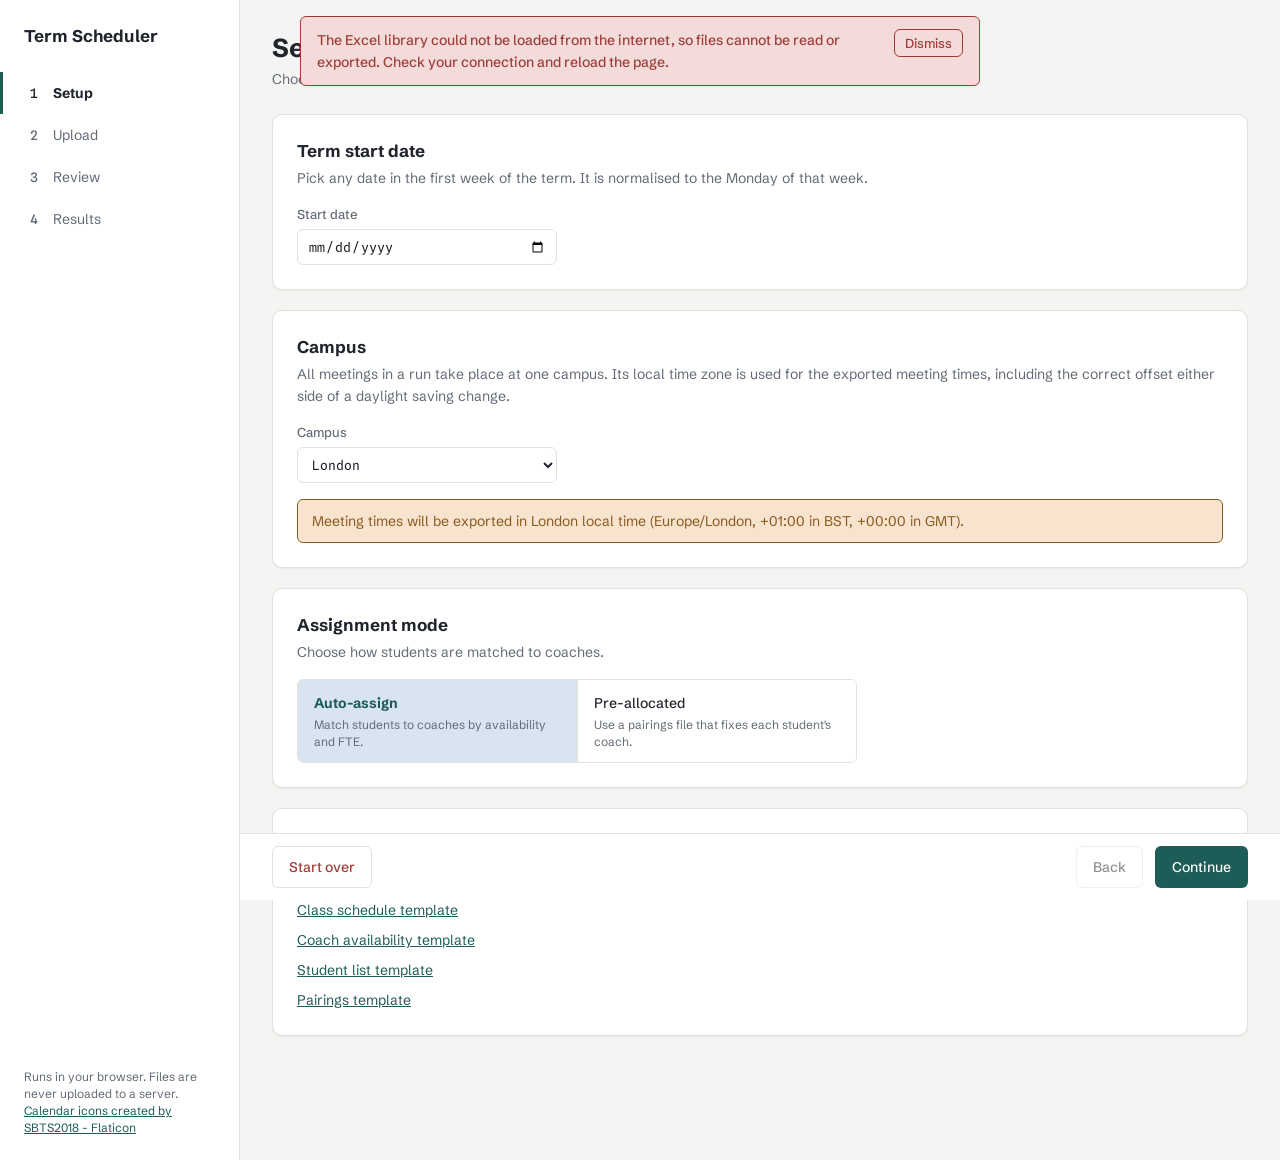
==== index.html @ c4775e9c "Add attribution for calendar icons in rail note Added attribution for calendar icons in the note." ====
<!doctype html>
<html lang="en">
<head>
  <meta charset="UTF-8" />
  <meta name="viewport" content="width=device-width, initial-scale=1.0" />
  <title>Term Scheduler</title>
  <link rel="stylesheet" href="styles.css" />
  <!-- SPEC.md §2: SheetJS from CDN is the app's only external request. If it
       fails to load, app.js says so on screen rather than breaking silently. -->
  <script src="https://cdn.sheetjs.com/xlsx-latest/package/dist/xlsx.full.min.js"></script>
</head>
<body>
  <noscript>
    <p class="noscript-notice">
      This tool needs JavaScript to read your spreadsheets and build the schedule. Turn JavaScript on for this page and reload.
    </p>
  </noscript>

  <div id="app-alerts" class="alerts" role="region" aria-label="Notifications"></div>

  <div class="app">

    <nav class="rail" aria-label="Progress">
      <div class="wordmark">Term Scheduler</div>
      <ol class="rail-steps" id="stepper-list">
        <li>
          <button type="button" class="stepper-item" data-step="setup">
            <span class="stepper-index">1</span>
            <span class="stepper-label">Setup</span>
          </button>
        </li>
        <li>
          <button type="button" class="stepper-item" data-step="upload">
            <span class="stepper-index">2</span>
            <span class="stepper-label">Upload</span>
          </button>
        </li>
        <li>
          <button type="button" class="stepper-item" data-step="review">
            <span class="stepper-index">3</span>
            <span class="stepper-label">Review</span>
          </button>
        </li>
        <li>
          <button type="button" class="stepper-item" data-step="results">
            <span class="stepper-index">4</span>
            <span class="stepper-label">Results</span>
          </button>
        </li>
      </ol>
      <p class="rail-note">Runs in your browser. Files are never uploaded to a server. <a href="https://www.flaticon.com/free-icons/calendar" title="calendar icons">Calendar icons created by SBTS2018 - Flaticon</a></p>
    </nav>

    <main class="app-main">

      <!-- Step 1: Setup -->
      <section class="step-panel" data-step="setup">
        <h1 class="page-title">Set up the term</h1>
        <p class="page-sub">Choose the term start date and how students are matched to coaches.</p>

        <div class="card">
          <h2>Term start date</h2>
          <p class="help-text">Pick any date in the first week of the term. It is normalised to the Monday of that week.</p>
          <label class="field">
            <span>Start date</span>
            <input type="date" id="start-date-input" />
          </label>
          <p id="date-notice" class="banner banner-inline" hidden></p>
        </div>

        <div class="card">
          <h2>Campus</h2>
          <p class="help-text">All meetings in a run take place at one campus. Its local time zone is used for the exported meeting times, including the correct offset either side of a daylight saving change.</p>
          <label class="field">
            <span>Campus</span>
            <select id="campus-select"></select>
          </label>
          <p id="campus-notice" class="banner banner-inline"></p>
        </div>

        <div class="card">
          <h2>Assignment mode</h2>
          <p class="help-text">Choose how students are matched to coaches.</p>
          <div class="toggle-group" role="radiogroup" aria-label="Assignment mode">
            <label class="toggle-option">
              <input type="radio" name="mode" id="mode-auto" value="auto" />
              <span>
                <strong>Auto-assign</strong>
                <small>Match students to coaches by availability and FTE.</small>
              </span>
            </label>
            <label class="toggle-option">
              <input type="radio" name="mode" id="mode-pre-allocated" value="pre-allocated" />
              <span>
                <strong>Pre-allocated</strong>
                <small>Use a pairings file that fixes each student's coach.</small>
              </span>
            </label>
          </div>
        </div>

        <div class="card">
          <h2>Templates</h2>
          <p class="help-text">Download, fill in, and upload these on the next step. Pairings is only needed in pre-allocated mode.</p>
          <ul class="template-list">
            <li>
              <a href="templates/class_schedule_template.xlsx" download>Class schedule template</a>
            </li>
            <li>
              <a href="templates/coach_availability_template.xlsx" download>Coach availability template</a>
            </li>
            <li>
              <a href="templates/students_template.xlsx" download>Student list template</a>
            </li>
            <li>
              <a href="templates/pairings_template.xlsx" download>Pairings template</a>
            </li>
          </ul>
        </div>
      </section>

      <!-- Step 2: Upload -->
      <section class="step-panel" data-step="upload" hidden>
        <h1 class="page-title">Upload files</h1>
        <p class="page-sub">Drag and drop each file, or click to choose one. Each file is checked as soon as it is read.</p>

        <div class="upload-toolbar">
          <button type="button" id="clear-uploads-btn" class="btn btn-destructive">Clear all uploads</button>
        </div>

        <div class="card upload-card">
          <h2>Class schedule</h2>
          <p class="help-text">Class times that coaching meetings must avoid.</p>
          <label class="dropzone" data-upload="classSchedule">
            <input type="file" accept=".xlsx" class="file-input" hidden />
            <span class="dropzone-text">Drag and drop the file here, or click to choose</span>
            <span class="dropzone-check" hidden>&#10003;</span>
            <span class="dropzone-filename" hidden></span>
            <span class="dropzone-meta" hidden></span>
            <span class="dropzone-replace" hidden>Replace</span>
          </label>
          <div class="upload-result" hidden></div>
        </div>

        <div class="card upload-card">
          <h2>Coach availability</h2>
          <p class="help-text">The weekly windows each coach can meet students in.</p>
          <label class="dropzone" data-upload="coachAvailability">
            <input type="file" accept=".xlsx" class="file-input" hidden />
            <span class="dropzone-text">Drag and drop the file here, or click to choose</span>
            <span class="dropzone-check" hidden>&#10003;</span>
            <span class="dropzone-filename" hidden></span>
            <span class="dropzone-meta" hidden></span>
            <span class="dropzone-replace" hidden>Replace</span>
          </label>
          <div class="upload-result" hidden></div>
        </div>

        <div class="card upload-card">
          <h2>Student list</h2>
          <p class="help-text">One row per student, with the Salesforce contact ID.</p>
          <label class="dropzone" data-upload="studentList">
            <input type="file" accept=".xlsx" class="file-input" hidden />
            <span class="dropzone-text">Drag and drop the file here, or click to choose</span>
            <span class="dropzone-check" hidden>&#10003;</span>
            <span class="dropzone-filename" hidden></span>
            <span class="dropzone-meta" hidden></span>
            <span class="dropzone-replace" hidden>Replace</span>
          </label>
          <div class="upload-result" hidden></div>
        </div>

        <div class="card upload-card" id="pairings-upload-card" hidden>
          <h2>Pairings</h2>
          <p class="help-text">Required in pre-allocated mode.</p>
          <label class="dropzone" data-upload="pairings">
            <input type="file" accept=".xlsx" class="file-input" hidden />
            <span class="dropzone-text">Drag and drop the file here, or click to choose</span>
            <span class="dropzone-check" hidden>&#10003;</span>
            <span class="dropzone-filename" hidden></span>
            <span class="dropzone-meta" hidden></span>
            <span class="dropzone-replace" hidden>Replace</span>
          </label>
          <div class="upload-result" hidden></div>
        </div>
      </section>

      <!-- Step 3: Review -->
      <section class="step-panel" data-step="review" hidden>
        <h1 class="page-title">Review capacity</h1>
        <p class="page-sub" id="review-sub">Coach capacity and FTE for the 15 term weeks.</p>

        <div class="ribbon-mount" data-ribbon="review"></div>

        <div class="review-toolbar">
          <button type="button" id="blocking-toggle" class="btn btn-secondary" aria-expanded="false" aria-controls="blocking-sheet">
            Blocked weeks/dates
          </button>
          <span class="help-text" id="blocking-summary"></span>
        </div>

        <div id="review-content"></div>
      </section>

      <!-- Step 4: Results -->
      <section class="step-panel" data-step="results" hidden>
        <h1 class="page-title">Results</h1>
        <p class="page-sub" id="results-sub">The schedule, exceptions, and export appear here.</p>

        <div class="ribbon-mount" data-ribbon="results"></div>

        <div id="results-content"></div>

        <div class="card" id="export-settings-card">
          <h2>
            <button type="button" id="export-settings-toggle" class="export-settings-toggle" aria-expanded="false" aria-controls="export-settings-body">
              Export settings
              <span class="export-settings-caret" aria-hidden="true">&#9656;</span>
            </button>
          </h2>
          <p class="help-text">Rename headers, reorder columns, include or exclude columns, or add fixed-value columns. Changes are saved automatically and applied to the preview and export.</p>
          <div id="export-settings-body" hidden>
            <div class="table-wrap" style="max-height:none">
              <table id="mapping-table">
                <thead>
                  <tr><th>Order</th><th>Include</th><th>Header</th><th>Source / value</th><th></th></tr>
                </thead>
                <tbody id="mapping-tbody"></tbody>
              </table>
            </div>
            <div class="export-settings-actions">
              <button type="button" id="add-constant-btn" class="btn btn-secondary">Add constant column</button>
              <button type="button" id="reset-mapping-btn" class="btn btn-destructive">Reset to defaults</button>
            </div>
          </div>
        </div>
      </section>

    </main>

    <!-- SPEC.md §11.2 / DESIGN.md §3.6: a right-side sheet, not a modal, so
         the tables behind it stay readable while blocks are edited. -->
    <aside class="sheet" id="blocking-sheet" aria-labelledby="blocking-sheet-title" hidden>
      <div class="sheet-head">
        <h2 id="blocking-sheet-title">Blocked weeks and dates</h2>
        <button type="button" class="icon-btn" id="blocking-close" aria-label="Close blocked weeks and dates">&#10005;</button>
      </div>
      <p class="help-text">
        Mark the weeks or dates a coach is away. Their meetings move to another week in the same block, keeping the same
        coach.
      </p>

      <label class="field">
        <span>Coach</span>
        <select id="blocking-coach"></select>
      </label>

      <div class="ribbon-mount" id="blocking-ribbon"></div>
      <p class="help-text">Click a week to block or unblock it for this coach.</p>

      <div class="sheet-row">
        <label class="field">
          <span>Week number</span>
          <input type="number" id="blocking-week-input" min="1" max="15" step="1" />
        </label>
        <button type="button" id="blocking-add-week" class="btn btn-secondary">Add week</button>
      </div>

      <div class="sheet-row">
        <label class="field">
          <span>Date</span>
          <input type="date" id="blocking-date-input" />
        </label>
        <button type="button" id="blocking-add-date" class="btn btn-secondary">Add date</button>
      </div>

      <p id="blocking-notice" class="banner banner-inline" hidden></p>

      <h3 class="sheet-heading">Current blocks</h3>
      <ul class="block-list" id="blocking-list"></ul>

      <div class="sheet-actions">
        <button type="button" id="blocking-clear" class="btn btn-destructive">Clear all blocks</button>
      </div>
    </aside>
  </div>

  <footer class="app-footer">
    <button type="button" id="start-over-btn" class="btn btn-destructive">Start over</button>
    <div class="app-footer-spacer"></div>
    <button type="button" id="back-btn" class="btn btn-secondary">Back</button>
    <button type="button" id="next-btn" class="btn btn-primary">Continue</button>
  </footer>

  <dialog id="start-over-dialog" class="dialog" aria-labelledby="start-over-title">
    <form method="dialog" id="start-over-form">
      <h2 id="start-over-title">Start over?</h2>
      <p class="help-text" id="start-over-body">
        This clears the files you have uploaded and the schedule built from them. The files on your computer are not
        touched.
      </p>
      <label class="checkbox-field">
        <input type="checkbox" id="start-over-clear-settings" />
        <span>
          Also clear saved settings
          <small>Term start date, assignment mode, FTE values, blocked weeks and dates, and your export column layout.</small>
        </span>
      </label>
      <div class="dialog-actions">
        <button type="submit" value="cancel" class="btn btn-secondary" id="start-over-cancel">Cancel</button>
        <button type="submit" value="confirm" class="btn btn-destructive" id="start-over-confirm">Start over</button>
      </div>
    </form>
  </dialog>

  <script type="module" src="js/app.js"></script>
</body>
</html>
---- styles.css ----
/* Term Scheduler visual system — see DESIGN.md (normative) and mockup.html.
   Tokens (§1) → layout (§2) → components (§3) → responsive/quality floor (§5). */

/* ---------- §1 Typefaces ---------- */

/* The two DESIGN.md §1 faces, served from /fonts rather than Google Fonts:
   SPEC.md §2 allows exactly one external request (the SheetJS CDN), so the
   app makes no other network call and the type is right offline too.
   Schibsted Grotesk and Spline Sans Mono are SIL Open Font Licence 1.1. */

@font-face {
  font-family: "Schibsted Grotesk";
  font-style: normal;
  font-weight: 400 700;
  font-display: swap;
  src: url("fonts/schibsted-grotesk-latin.woff2") format("woff2");
  unicode-range: U+0000-00FF, U+0131, U+0152-0153, U+02BB-02BC, U+02C6, U+02DA, U+02DC, U+0304, U+0308, U+0329,
    U+2000-206F, U+20AC, U+2122, U+2191, U+2193, U+2212, U+2215, U+FEFF, U+FFFD;
}

@font-face {
  font-family: "Schibsted Grotesk";
  font-style: normal;
  font-weight: 400 700;
  font-display: swap;
  src: url("fonts/schibsted-grotesk-latin-ext.woff2") format("woff2");
  unicode-range: U+0100-02BA, U+02BD-02C5, U+02C7-02CC, U+02CE-02D7, U+02DD-02FF, U+0304, U+0308, U+0329, U+1D00-1DBF,
    U+1E00-1E9F, U+1EF2-1EFF, U+2020, U+20A0-20AB, U+20AD-20C0, U+2113, U+2C60-2C7F, U+A720-A7FF;
}

@font-face {
  font-family: "Spline Sans Mono";
  font-style: normal;
  font-weight: 400 500;
  font-display: swap;
  src: url("fonts/spline-sans-mono-latin.woff2") format("woff2");
  unicode-range: U+0000-00FF, U+0131, U+0152-0153, U+02BB-02BC, U+02C6, U+02DA, U+02DC, U+0304, U+0308, U+0329,
    U+2000-206F, U+20AC, U+2122, U+2191, U+2193, U+2212, U+2215, U+FEFF, U+FFFD;
}

@font-face {
  font-family: "Spline Sans Mono";
  font-style: normal;
  font-weight: 400 500;
  font-display: swap;
  src: url("fonts/spline-sans-mono-latin-ext.woff2") format("woff2");
  unicode-range: U+0100-02BA, U+02BD-02C5, U+02C7-02CC, U+02CE-02D7, U+02DD-02FF, U+0304, U+0308, U+0329, U+1D00-1DBF,
    U+1E00-1E9F, U+1EF2-1EFF, U+2020, U+20A0-20AB, U+20AD-20C0, U+2113, U+2C60-2C7F, U+A720-A7FF;
}

/* ---------- §1 Tokens ---------- */

:root {
  /* Colour */
  --paper: #F4F5F2;
  --surface: #FFFFFF;
  --ink: #20242C;
  --ink-2: #626A76;
  /* Darkened --ink-2, used only on --dead fills where --ink-2 falls to 4.3:1 (§1 requires darkening). */
  --ink-3: #545B66;
  --line: #E1E2DA;
  --line-50: rgb(225 226 218 / 50%);
  --action: #1D5C57;
  --ok-tint: #DCEBE7;
  --b1: #D8E4F0;
  --b1-deep: #31506F;
  --b2: #E3DFF0;
  --b2-deep: #4A4173;
  --b3: #F3EAC9;
  --b3-deep: #6E5A1E;
  --b4: #DDEAD3;
  --b4-deep: #3D5C33;
  --warn: #8A5A1D;
  --warn-tint: #F7E3CE;
  --err: #9E3B36;
  --err-tint: #F3DBDA;
  --dead: #ECEDE7;

  /* Type */
  --ui: "Schibsted Grotesk", system-ui, sans-serif;
  --mono: "Spline Sans Mono", ui-monospace, monospace;

  /* Shape */
  --radius-control: 6px;
  --radius-card: 10px;
  --shadow-card: 0 1px 2px rgb(32 36 44 / 6%);
  --rail-width: 240px;
}

* {
  box-sizing: border-box;
}

/* ---------- §2 Layout ---------- */

body {
  margin: 0;
  background: var(--paper);
  color: var(--ink);
  font: 400 14px/22px var(--ui);
  -webkit-font-smoothing: antialiased;
}

h1, h2, h3, p, ol, ul {
  margin: 0;
}

a {
  color: var(--action);
}

a:hover {
  text-decoration: none;
}

.app {
  display: flex;
  align-items: stretch;
  min-height: 100vh;
}

.rail {
  width: var(--rail-width);
  flex: none;
  display: flex;
  flex-direction: column;
  padding: 24px 0;
  background: var(--surface);
  border-right: 1px solid var(--line);
}

.wordmark {
  font: 700 17px/24px var(--ui);
  padding: 0 24px 24px;
}

.rail-steps {
  list-style: none;
  padding: 0;
}

.stepper-item {
  display: flex;
  align-items: center;
  gap: 12px;
  width: 100%;
  padding: 10px 24px;
  border: 0;
  border-left: 3px solid transparent;
  background: none;
  color: var(--ink-2);
  font: 400 14px/22px var(--ui);
  text-align: left;
  cursor: pointer;
}

.stepper-index {
  flex: none;
  width: 14px;
  text-align: center;
  font: 500 13px/18px var(--mono);
}

.stepper-item.completed {
  color: var(--ink-2);
}

/* Done steps show a check in --action; the index keeps its box so nothing shifts. */
.stepper-item.completed .stepper-index {
  color: transparent;
  position: relative;
}

.stepper-item.completed .stepper-index::after {
  content: "\2713";
  position: absolute;
  inset: 0;
  color: var(--action);
}

.stepper-item.active {
  border-left-color: var(--action);
  color: var(--ink);
  font-weight: 700;
}

.rail-note {
  margin-top: auto;
  padding: 16px 24px 0;
  font-size: 12px;
  line-height: 17px;
  color: var(--ink-2);
}

.app-main {
  flex: 1;
  min-width: 0;
  max-width: 1080px;
  padding: 32px 32px 104px;
}

.page-title {
  font: 700 26px/32px var(--ui);
  letter-spacing: -0.01em;
}

.page-sub {
  color: var(--ink-2);
  margin: 4px 0 24px;
}

/* ---------- §3.1 Term ribbon ---------- */

.ribbon {
  display: flex;
  gap: 8px;
  align-items: flex-end;
  margin: 0 0 28px;
}

.ribbon-group {
  display: flex;
  flex-direction: column;
  gap: 4px;
}

.ribbon-label {
  font: 500 11px/14px var(--ui);
  color: var(--ink-2);
}

.ribbon-weeks {
  display: flex;
  gap: 4px;
}

.wk {
  width: 40px;
  height: 40px;
  display: flex;
  align-items: center;
  justify-content: center;
  border: 1px solid var(--line);
  border-radius: var(--radius-control);
  background: var(--surface);
  font: 500 13px/18px var(--mono);
}

.ribbon-group-b1 .ribbon-label { color: var(--b1-deep); }
.ribbon-group-b2 .ribbon-label { color: var(--b2-deep); }
.ribbon-group-b3 .ribbon-label { color: var(--b3-deep); }
.ribbon-group-b4 .ribbon-label { color: var(--b4-deep); }

.ribbon-group-b1 .wk:not(.wk-dead):not(.wk-blocked) { background: var(--b1); color: var(--b1-deep); }
.ribbon-group-b2 .wk:not(.wk-dead):not(.wk-blocked) { background: var(--b2); color: var(--b2-deep); }
.ribbon-group-b3 .wk:not(.wk-dead):not(.wk-blocked) { background: var(--b3); color: var(--b3-deep); }
.ribbon-group-b4 .wk:not(.wk-dead):not(.wk-blocked) { background: var(--b4); color: var(--b4-deep); }

.wk-dead {
  width: 28px;
  background-color: var(--dead);
  background-image: repeating-linear-gradient(45deg, transparent 0 4px, rgb(225 226 218 / 55%) 4px 6px);
  color: var(--ink-3);
  text-decoration: line-through;
}

.wk-blocked {
  background: var(--err-tint);
  border-color: var(--err);
  color: var(--err);
  text-decoration: line-through;
}

.wk-exceptions {
  position: relative;
}

.wk-exceptions::after {
  content: "";
  position: absolute;
  top: 4px;
  right: 4px;
  width: 6px;
  height: 6px;
  border-radius: 50%;
  background: var(--warn);
}

/* Interactive grid (§3.6): hover raises the border to the block's deep tone. */
button.wk {
  cursor: pointer;
  padding: 0;
}

.ribbon-group-b1 button.wk:hover { border-color: var(--b1-deep); }
.ribbon-group-b2 button.wk:hover { border-color: var(--b2-deep); }
.ribbon-group-b3 button.wk:hover { border-color: var(--b3-deep); }
.ribbon-group-b4 button.wk:hover { border-color: var(--b4-deep); }

/* ---------- §3.2 Cards ---------- */

.card {
  background: var(--surface);
  border: 1px solid var(--line);
  border-radius: var(--radius-card);
  padding: 24px;
  margin-bottom: 20px;
  box-shadow: var(--shadow-card);
}

.card h2,
.card h3 {
  font: 700 17px/24px var(--ui);
}

.help-text {
  color: var(--ink-2);
  margin: 4px 0 16px;
}

.card > .help-text:last-child {
  margin-bottom: 0;
}

.section-head {
  display: flex;
  justify-content: space-between;
  align-items: center;
  gap: 16px;
  margin-bottom: 16px;
}

/* ---------- §3.3 Tables ---------- */

table {
  width: 100%;
  border-collapse: collapse;
}

th {
  font: 500 13px/18px var(--ui);
  text-transform: uppercase;
  letter-spacing: 0.04em;
  color: var(--ink-2);
  text-align: left;
  padding: 0 12px 10px;
  border-bottom: 1px solid var(--line);
}

td {
  padding: 11px 12px;
  height: 44px;
  border-bottom: 1px solid var(--line-50);
}

tr:last-child td {
  border-bottom: 0;
}

/* Sticky header for scrolling tables; min-height reserves the space so
   loading data does not shift the page (§5). */
.table-wrap {
  overflow: auto;
  max-height: 480px;
  min-height: 176px;
}

.table-wrap thead th {
  position: sticky;
  top: 0;
  background: var(--surface);
  z-index: 1;
}

.table-empty {
  color: var(--ink-2);
  text-align: center;
  padding: 24px 12px;
}

.mono {
  font: 400 13px/18px var(--mono);
}

.mono-500 {
  font: 500 13px/18px var(--mono);
}

.num {
  text-align: right;
}

/* ---------- §3.4 Controls ---------- */

.btn {
  font: 500 14px/20px var(--ui);
  border: 1px solid transparent;
  border-radius: var(--radius-control);
  padding: 10px 16px;
  background: var(--surface);
  color: var(--ink);
  cursor: pointer;
}

.btn-primary {
  background: var(--action);
  color: #fff;
}

.btn-secondary {
  border-color: var(--line);
  color: var(--ink);
}

.btn-destructive {
  border-color: var(--line);
  color: var(--err);
}

.btn-secondary:hover:not(:disabled),
.btn-destructive:hover:not(:disabled) {
  background: var(--paper);
}

.btn:disabled {
  opacity: 0.5;
  cursor: not-allowed;
}

.field {
  display: flex;
  flex-direction: column;
  gap: 6px;
  max-width: 260px;
}

.field > span,
label.field-label {
  font: 500 13px/18px var(--ui);
  color: var(--ink-2);
}

input[type="date"],
input[type="text"],
select {
  height: 36px;
  padding: 0 10px;
  border: 1px solid var(--line);
  border-radius: var(--radius-control);
  background: var(--surface);
  color: var(--ink);
  font: 400 13px/18px var(--mono);
}

input.fte {
  width: 72px;
  height: 36px;
  padding: 0 10px;
  border: 1px solid var(--line);
  border-radius: var(--radius-control);
  font: 400 13px/18px var(--mono);
}

input:focus {
  border-color: var(--action);
}

/* Mode toggle: two peer segments, never a switch (§3.4). */
.toggle-group {
  display: flex;
  gap: 0;
  border: 1px solid var(--line);
  border-radius: var(--radius-control);
  overflow: hidden;
  max-width: 560px;
}

.toggle-option {
  flex: 1;
  display: block;
  padding: 12px 16px;
  background: var(--surface);
  color: var(--ink);
  cursor: pointer;
}

.toggle-option + .toggle-option {
  border-left: 1px solid var(--line);
}

.toggle-option input {
  position: absolute;
  width: 1px;
  height: 1px;
  margin: -1px;
  padding: 0;
  overflow: hidden;
  clip: rect(0 0 0 0);
  clip-path: inset(50%);
  white-space: nowrap;
}

.toggle-option strong {
  font-weight: 500;
}

.toggle-option small {
  display: block;
  margin-top: 2px;
  font-size: 12px;
  line-height: 17px;
  color: var(--ink-2);
}

.toggle-option:has(input:checked) {
  background: var(--b1);
  color: var(--action);
}

.toggle-option:has(input:checked) strong {
  font-weight: 700;
}

.toggle-option:has(input:focus-visible) {
  outline: 2px solid var(--action);
  outline-offset: -2px;
}

/* Templates */
.template-list {
  list-style: none;
  padding: 0;
  display: flex;
  flex-direction: column;
  gap: 8px;
}

/* File drop zones (§3.4) */
.upload-toolbar {
  display: flex;
  justify-content: flex-end;
  margin-bottom: 12px;
}

.dropzone {
  display: flex;
  align-items: center;
  justify-content: center;
  gap: 12px;
  height: 96px;
  padding: 12px 16px;
  border: 1.5px dashed var(--line);
  border-radius: var(--radius-control);
  color: var(--ink-2);
  text-align: center;
  cursor: pointer;
}

.dropzone:hover,
.dropzone-active {
  border-color: var(--action);
  color: var(--action);
}

/* On success the zone collapses to a compact row (§3.4). */
.dropzone-loaded {
  height: 44px;
  border-style: solid;
  border-color: var(--line);
  justify-content: flex-start;
  text-align: left;
  color: var(--ink);
}

.dropzone-filename {
  font: 500 13px/18px var(--mono);
  color: var(--ink);
}

.dropzone-meta {
  font: 400 13px/18px var(--mono);
  color: var(--ink-2);
}

.dropzone-check {
  color: var(--action);
  font-weight: 700;
}

.dropzone-replace {
  margin-left: auto;
  color: var(--action);
  font-weight: 500;
}

.dropzone:has(input:focus-visible) {
  outline: 2px solid var(--action);
  outline-offset: 2px;
}

/* Reserve the result slot so a parsed file does not push the page (§5). */
.upload-card {
  min-height: 226px;
}

.upload-result {
  margin-top: 16px;
}

.upload-result-summary {
  margin: 0;
}

/* ---------- §3.5 Status language ---------- */

.chip {
  display: inline-block;
  font: 500 12px/16px var(--ui);
  padding: 3px 8px;
  border-radius: var(--radius-control);
}

.chip-ok { background: var(--ok-tint); color: var(--action); }
.chip-warn { background: var(--warn-tint); color: var(--warn); }
.chip-exception { background: var(--err-tint); color: var(--err); }
.chip-scheduled { background: var(--b1); color: var(--action); }

.chip-wk-b1 { background: var(--b1); color: var(--b1-deep); }
.chip-wk-b2 { background: var(--b2); color: var(--b2-deep); }
.chip-wk-b3 { background: var(--b3); color: var(--b3-deep); }
.chip-wk-b4 { background: var(--b4); color: var(--b4-deep); }

.banner {
  border: 1px solid var(--warn);
  background: var(--warn-tint);
  color: var(--warn);
  border-radius: var(--radius-control);
  padding: 10px 14px;
  margin: 0 0 16px;
}

.banner-inline {
  margin: 16px 0 0;
}

.banner-error {
  border-color: var(--err);
  background: var(--err-tint);
  color: var(--err);
}

/* Validation output: a bordered list inside the file's card. */
.issue-group {
  border: 1px solid var(--err);
  background: var(--err-tint);
  border-radius: var(--radius-control);
  padding: 12px 14px;
  margin-top: 12px;
  color: var(--err);
}

.issue-group-warning {
  border-color: var(--warn);
  background: var(--warn-tint);
  color: var(--warn);
}

.issue-group-title {
  font: 500 13px/18px var(--ui);
  text-transform: uppercase;
  letter-spacing: 0.04em;
  margin-bottom: 6px;
}

.issue-list {
  list-style: none;
  padding: 0;
  display: flex;
  flex-direction: column;
  gap: 4px;
}

.issue-list li {
  font-size: 13px;
  line-height: 18px;
}

.issue-row {
  font: 500 13px/18px var(--mono);
}

/* ---------- Results: summary + export ---------- */

.summary-line {
  color: var(--ink);
  margin: 0 0 20px;
}

.export-settings-toggle {
  display: flex;
  align-items: center;
  justify-content: space-between;
  width: 100%;
  border: 0;
  background: none;
  padding: 0;
  margin: 0;
  cursor: pointer;
  text-align: left;
  color: inherit;
  font: inherit;
}

.export-settings-caret {
  color: var(--ink-2);
}

.export-settings-toggle[aria-expanded="true"] .export-settings-caret {
  transform: rotate(90deg);
}

#export-settings-body {
  margin-top: 16px;
}

.export-settings-actions {
  display: flex;
  gap: 12px;
  margin-top: 16px;
}

#mapping-table input[type="text"] {
  width: 100%;
  min-width: 160px;
}

#mapping-table input[type="checkbox"] {
  width: 16px;
  height: 16px;
}

.icon-btn {
  width: 28px;
  height: 28px;
  border: 1px solid var(--line);
  border-radius: var(--radius-control);
  background: var(--surface);
  color: var(--ink);
  cursor: pointer;
  font: 400 13px/1 var(--ui);
}

.icon-btn + .icon-btn {
  margin-left: 4px;
}

.icon-btn:disabled {
  opacity: 0.4;
  cursor: not-allowed;
}

.btn-small {
  padding: 6px 10px;
  font-size: 13px;
}

.field-source {
  color: var(--ink-2);
}

/* ---------- §3.6 Blocking panel ---------- */

/* A sheet, not a modal (§3.6): it pins to the right edge and scrolls on its
   own, so the tables behind it stay visible and usable. */
.sheet {
  position: fixed;
  top: 0;
  right: 0;
  bottom: 64px; /* clears the fixed app footer */
  z-index: 19; /* under the footer, over the sticky table headers */
  width: 420px;
  max-width: calc(100vw - 32px);
  overflow-y: auto;
  display: flex;
  flex-direction: column;
  gap: 16px;
  background: var(--surface);
  border: 1px solid var(--line);
  border-left: 2px solid var(--line);
  border-radius: var(--radius-card) 0 0 var(--radius-card);
  padding: 24px;
  box-shadow: var(--shadow-card);
}

.sheet[hidden] {
  display: none;
}

.sheet-head {
  display: flex;
  align-items: center;
  justify-content: space-between;
  gap: 12px;
}

.sheet-heading {
  font: 700 13px/18px var(--ui);
  text-transform: uppercase;
  letter-spacing: 0.04em;
  color: var(--ink-2);
}

.sheet-row {
  display: flex;
  align-items: flex-end;
  gap: 8px;
}

.sheet-row .field {
  max-width: 180px;
}

.sheet-actions {
  margin-top: auto;
  padding-top: 8px;
}

/* The full 15-week ribbon is wider than the sheet, so its blocks wrap onto
   further rows rather than scrolling out of sight. */
.sheet .ribbon {
  flex-wrap: wrap;
  gap: 12px 8px;
}

/* While the sheet is open the main column gives way rather than sitting
   underneath it (§3.6: the sheet never covers the tables entirely). */
.app-sheet-open .app-main {
  padding-right: 452px;
}

@media (max-width: 1360px) {
  .app-sheet-open .app-main {
    padding-right: 32px;
  }
}

.review-toolbar {
  display: flex;
  align-items: center;
  gap: 12px;
  margin-bottom: 16px;
}

.block-list {
  list-style: none;
  padding: 0;
}

.block-list li {
  display: flex;
  justify-content: space-between;
  align-items: center;
  gap: 12px;
  padding: 8px 0;
  border-bottom: 1px solid var(--line-50);
}

.block-list .block-empty {
  border-bottom: 0;
  color: var(--ink-2);
}

.block-list .block-stale {
  color: var(--warn);
}

input[type="number"] {
  height: 36px;
  padding: 0 10px;
  border: 1px solid var(--line);
  border-radius: var(--radius-control);
  background: var(--surface);
  color: var(--ink);
  font: 400 13px/18px var(--mono);
  width: 84px;
}

/* ---------- Alerts (SPEC.md §6: nothing fails silently) ---------- */

/* Pinned top-centre so a failure is seen wherever the page is scrolled.
   Same tinted-border language as the per-file validation lists (§3.5). */
.alerts {
  position: fixed;
  top: 16px;
  left: 50%;
  transform: translateX(-50%);
  z-index: 30;
  display: flex;
  flex-direction: column;
  gap: 8px;
  width: min(680px, calc(100vw - 32px));
  pointer-events: none;
}

.alert {
  display: flex;
  align-items: flex-start;
  gap: 16px;
  padding: 12px 16px;
  border: 1px solid var(--err);
  background: var(--err-tint);
  color: var(--err);
  border-radius: var(--radius-control);
  box-shadow: var(--shadow-card);
  pointer-events: auto;
}

.alert-warning {
  border-color: var(--warn);
  background: var(--warn-tint);
  color: var(--warn);
}

.alert-body {
  flex: 1;
  min-width: 0;
}

.alert-summary {
  font-weight: 500;
}

.alert-detail {
  margin-top: 4px;
  overflow-wrap: anywhere;
}

.alert-dismiss {
  flex: none;
  border: 1px solid currentColor;
  border-radius: var(--radius-control);
  background: none;
  color: inherit;
  font: 500 13px/18px var(--ui);
  padding: 4px 10px;
  cursor: pointer;
}

.noscript-notice {
  margin: 0;
  padding: 16px 24px;
  border-bottom: 1px solid var(--err);
  background: var(--err-tint);
  color: var(--err);
}

.dropzone-disabled {
  opacity: 0.5;
  cursor: not-allowed;
}

/* ---------- Start over dialog ---------- */

.dialog {
  width: min(480px, calc(100vw - 32px));
  padding: 24px;
  border: 1px solid var(--line);
  border-radius: var(--radius-card);
  background: var(--surface);
  color: var(--ink);
  font: 400 14px/22px var(--ui);
}

.dialog::backdrop {
  background: rgb(32 36 44 / 32%);
}

.dialog h2 {
  font: 700 17px/24px var(--ui);
}

.checkbox-field {
  display: flex;
  align-items: flex-start;
  gap: 10px;
  padding: 12px;
  border: 1px solid var(--line);
  border-radius: var(--radius-control);
  cursor: pointer;
}

.checkbox-field input {
  width: 16px;
  height: 16px;
  margin: 3px 0 0;
  flex: none;
}

.checkbox-field small {
  display: block;
  margin-top: 2px;
  font-size: 12px;
  line-height: 17px;
  color: var(--ink-2);
}

.dialog-actions {
  display: flex;
  justify-content: flex-end;
  gap: 12px;
  margin-top: 24px;
}

/* ---------- Step flow ---------- */

.step-panel[hidden] {
  display: none;
}

.app-footer {
  position: fixed;
  left: var(--rail-width);
  right: 0;
  bottom: 0;
  /* Above the sticky table headers (z-index 1), which otherwise paint over
     the footer and swallow clicks on its buttons. */
  z-index: 20;
  display: flex;
  justify-content: flex-end;
  gap: 12px;
  padding: 12px 32px;
  background: var(--surface);
  border-top: 1px solid var(--line);
}

/* Pushes Back/Continue right, leaving "Start over" on its own at the left. */
.app-footer-spacer {
  flex: 1;
}

/* ---------- §5 Quality floor ---------- */

:focus-visible {
  outline: 2px solid var(--action);
  outline-offset: 2px;
}

@media (prefers-reduced-motion: no-preference) {
  .btn,
  .wk,
  .dropzone,
  .toggle-option,
  input,
  select,
  .stepper-item {
    transition: background-color 150ms ease-out, border-color 150ms ease-out, color 150ms ease-out;
  }
}

/* Below 1024px the rail becomes a top bar. */
@media (max-width: 1024px) {
  .app {
    display: block;
  }

  .rail {
    width: auto;
    flex-direction: row;
    align-items: center;
    flex-wrap: wrap;
    gap: 4px 16px;
    padding: 12px 24px;
    border-right: 0;
    border-bottom: 1px solid var(--line);
  }

  .wordmark {
    padding: 0;
  }

  .rail-steps {
    display: flex;
    gap: 4px;
  }

  .stepper-item {
    width: auto;
    padding: 6px 12px;
    border-left: 0;
    border-bottom: 3px solid transparent;
  }

  .stepper-item.active {
    border-left-color: transparent;
    border-bottom-color: var(--action);
  }

  .rail-note {
    margin: 0 0 0 auto;
    padding: 0;
  }

  .app-main {
    padding: 24px 24px 96px;
  }

  .app-footer {
    left: 0;
    padding: 12px 24px;
  }
}
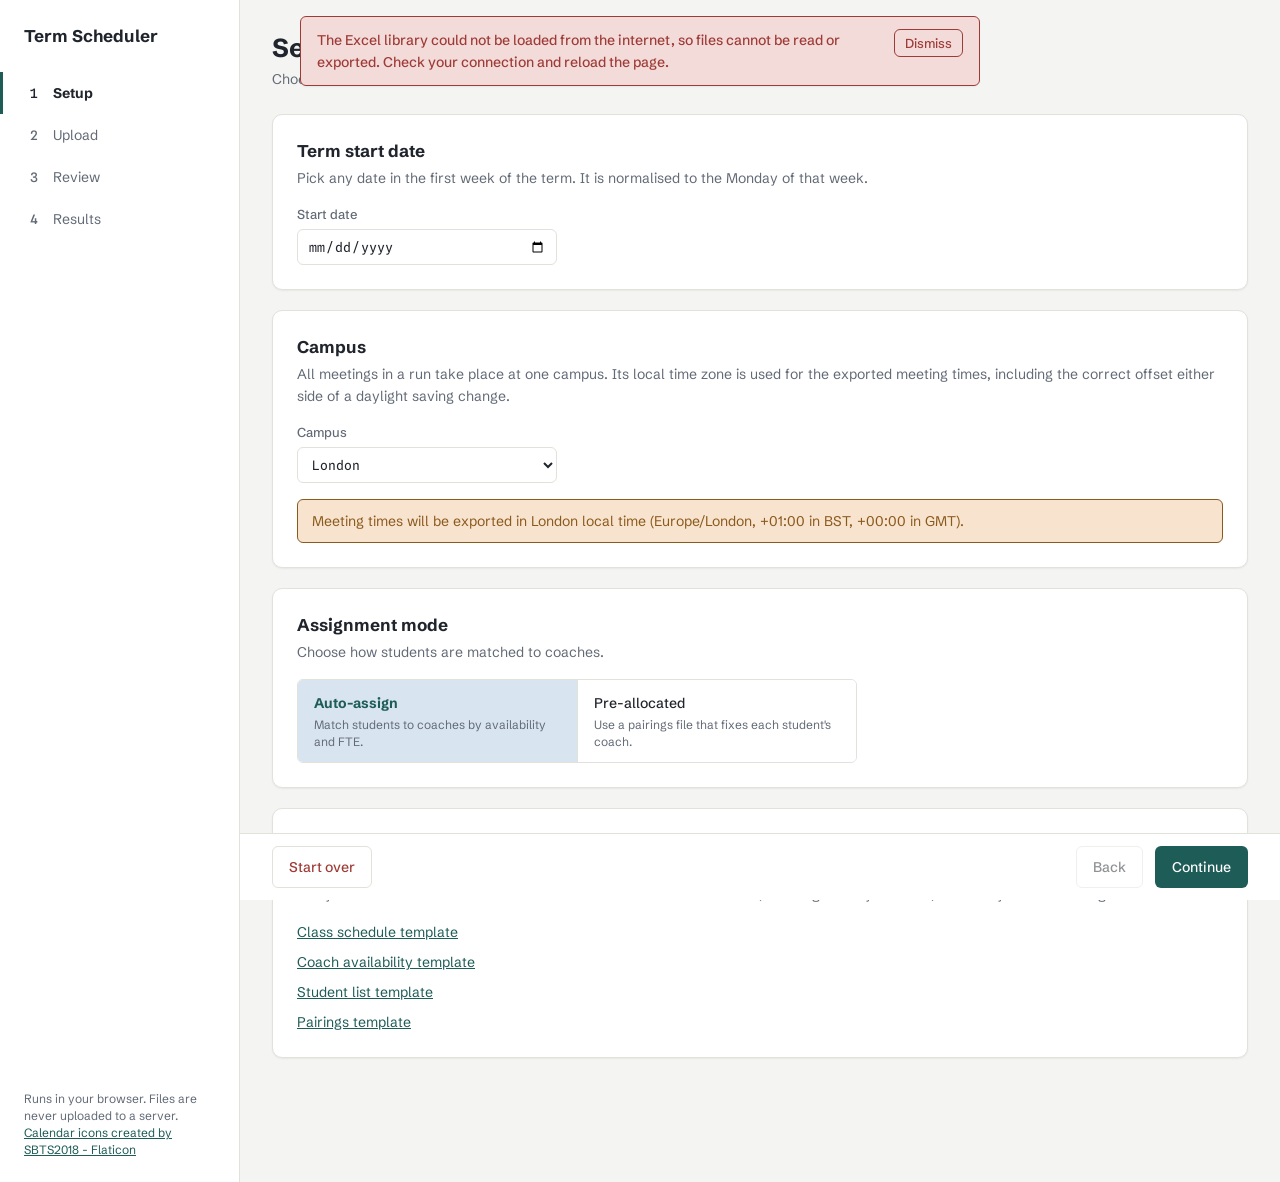
==== commit 9065cf56: "Support multiple class blocks per run (SPEC v1.3) A run can now contain several class blocks — one c" ====
--- a/index.html
+++ b/index.html
@@ -4,6 +4,7 @@
   <meta charset="UTF-8" />
   <meta name="viewport" content="width=device-width, initial-scale=1.0" />
   <title>Term Scheduler</title>
+  <link rel="icon" href="favicon.png" type="image/png">
   <link rel="stylesheet" href="styles.css" />
   <!-- SPEC.md §2: SheetJS from CDN is the app's only external request. If it
        fails to load, app.js says so on screen rather than breaking silently. -->
@@ -101,7 +102,7 @@
 
         <div class="card">
           <h2>Templates</h2>
-          <p class="help-text">Download, fill in, and upload these on the next step. Pairings is only needed in pre-allocated mode.</p>
+          <p class="help-text">Download, fill in, and upload these on the next step. Pairings is only needed in pre-allocated mode. The class schedule and student list both carry a Class Block column: each class block is one cohort's timetable, totalling exactly 15 hours, and every student belongs to one of them.</p>
           <ul class="template-list">
             <li>
               <a href="templates/class_schedule_template.xlsx" download>Class schedule template</a>
@@ -130,7 +131,7 @@
 
         <div class="card upload-card">
           <h2>Class schedule</h2>
-          <p class="help-text">Class times that coaching meetings must avoid.</p>
+          <p class="help-text">One row per class, each naming its class block. A class block is one cohort's whole timetable and must total exactly 15 hours.</p>
           <label class="dropzone" data-upload="classSchedule">
             <input type="file" accept=".xlsx" class="file-input" hidden />
             <span class="dropzone-text">Drag and drop the file here, or click to choose</span>
@@ -158,7 +159,7 @@
 
         <div class="card upload-card">
           <h2>Student list</h2>
-          <p class="help-text">One row per student, with the Salesforce contact ID.</p>
+          <p class="help-text">One row per student, with the Salesforce contact ID and the class block they belong to.</p>
           <label class="dropzone" data-upload="studentList">
             <input type="file" accept=".xlsx" class="file-input" hidden />
             <span class="dropzone-text">Drag and drop the file here, or click to choose</span>
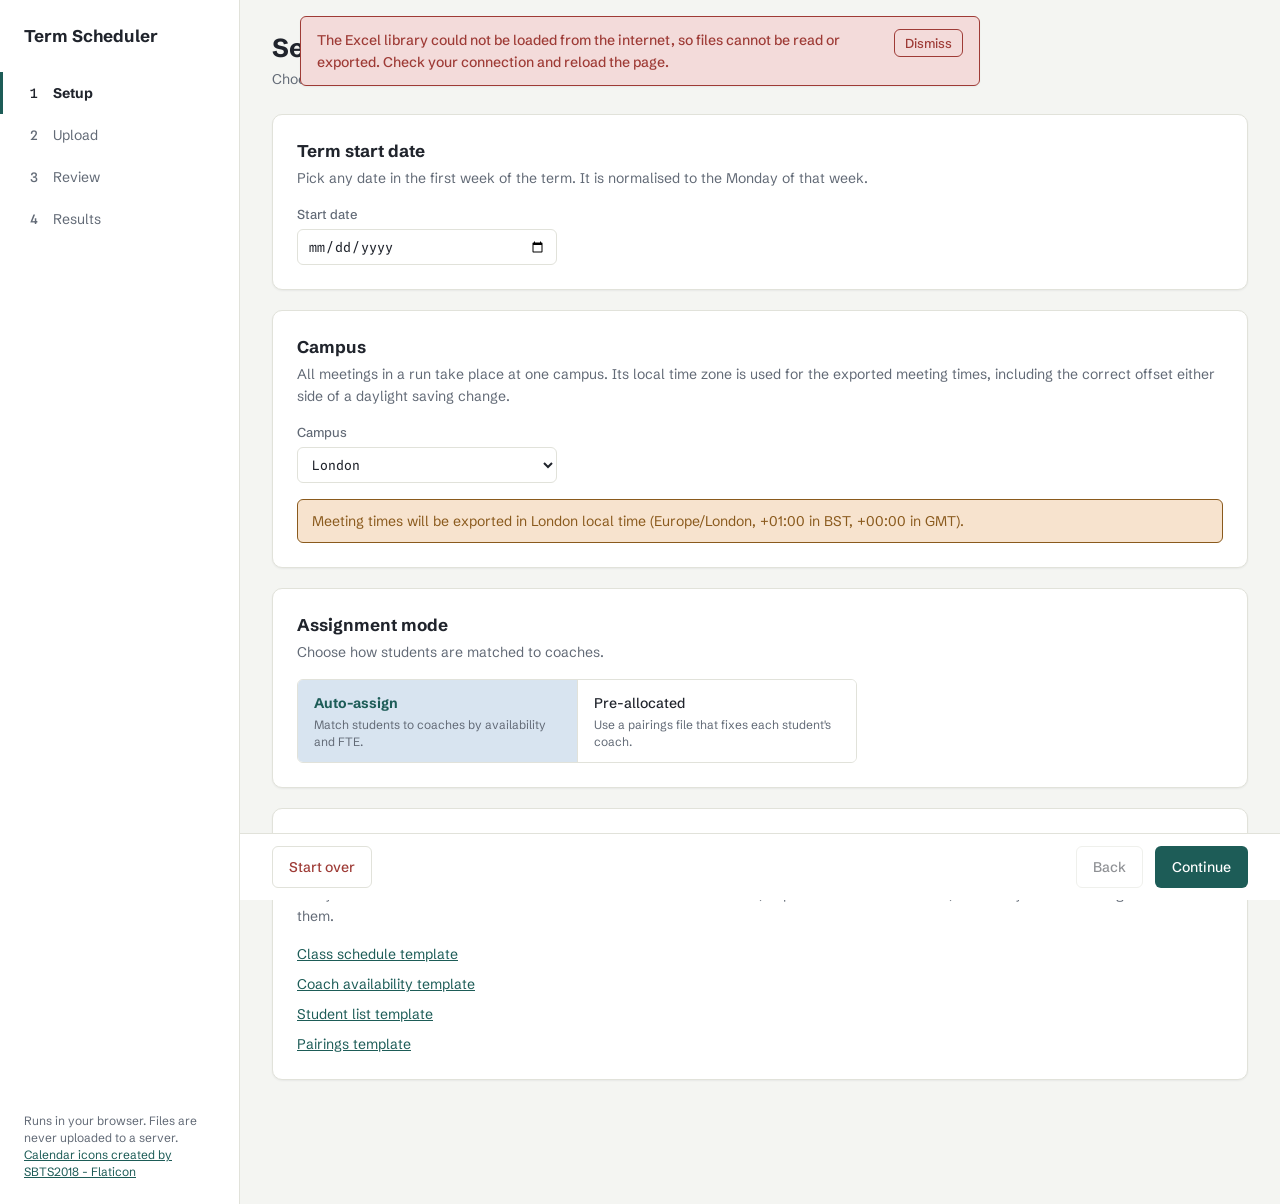
==== commit aded7294: "Class blocks total 13.5 hours, and an odd total warns instead of rejecting The expected class-block " ====
--- a/index.html
+++ b/index.html
@@ -102,7 +102,7 @@
 
         <div class="card">
           <h2>Templates</h2>
-          <p class="help-text">Download, fill in, and upload these on the next step. Pairings is only needed in pre-allocated mode. The class schedule and student list both carry a Class Block column: each class block is one cohort's timetable, totalling exactly 15 hours, and every student belongs to one of them.</p>
+          <p class="help-text">Download, fill in, and upload these on the next step. Pairings is only needed in pre-allocated mode. The class schedule and student list both carry a Class Block column: each class block is one cohort's timetable, expected to total 13.5 hours, and every student belongs to one of them.</p>
           <ul class="template-list">
             <li>
               <a href="templates/class_schedule_template.xlsx" download>Class schedule template</a>
@@ -131,7 +131,7 @@
 
         <div class="card upload-card">
           <h2>Class schedule</h2>
-          <p class="help-text">One row per class, each naming its class block. A class block is one cohort's whole timetable and must total exactly 15 hours.</p>
+          <p class="help-text">One row per class, each naming its class block. A class block is one cohort's whole timetable and is expected to total 13.5 hours. A block that comes to anything else is flagged, but the file is still accepted.</p>
           <label class="dropzone" data-upload="classSchedule">
             <input type="file" accept=".xlsx" class="file-input" hidden />
             <span class="dropzone-text">Drag and drop the file here, or click to choose</span>
--- a/styles.css
+++ b/styles.css
@@ -625,6 +625,16 @@
 .chip-exception { background: var(--err-tint); color: var(--err); }
 .chip-scheduled { background: var(--b1); color: var(--action); }
 
+/* Neutral chip: the "Class" half of the bookings timeline (§12). Class
+   sessions are not a status and take no term-block hue — they are told apart
+   from coaching by their label and their outline, never by colour alone. */
+.chip-neutral {
+  background: var(--paper);
+  color: var(--ink-2);
+  border: 1px solid var(--line);
+  padding: 2px 7px;
+}
+
 .chip-wk-b1 { background: var(--b1); color: var(--b1-deep); }
 .chip-wk-b2 { background: var(--b2); color: var(--b2-deep); }
 .chip-wk-b3 { background: var(--b3); color: var(--b3-deep); }
@@ -1038,6 +1048,71 @@
   flex: 1;
 }
 
+/* ---------- Bookings on Results (SPEC.md §12) ---------- */
+
+/* The view toggle is the same two-segment control as the mode toggle (§3.4):
+   two peers, never a switch. */
+.bookings-toggle {
+  margin-bottom: 16px;
+}
+
+.bookings-controls {
+  display: flex;
+  flex-wrap: wrap;
+  align-items: flex-end;
+  gap: 16px;
+  margin-bottom: 16px;
+}
+
+.bookings-export {
+  display: flex;
+  flex-direction: column;
+  gap: 6px;
+  margin-left: auto;
+  align-items: flex-end;
+  text-align: right;
+}
+
+.bookings-export .help-text {
+  margin: 0;
+  max-width: 34ch;
+}
+
+/* The booking tables carry a lot of columns; below their natural width the
+   table-wrap scrolls (§3.3) rather than letting dates and names wrap. */
+.bookings-table {
+  min-width: 900px;
+}
+
+.bookings-table td.mono,
+.bookings-table th {
+  white-space: nowrap;
+}
+
+/* Table captions name the table for screen readers without repeating the
+   heading on screen (§5: keyboard-complete, semantic structure). */
+.visually-hidden {
+  position: absolute;
+  width: 1px;
+  height: 1px;
+  margin: -1px;
+  padding: 0;
+  overflow: hidden;
+  clip: rect(0 0 0 0);
+  clip-path: inset(50%);
+  white-space: nowrap;
+}
+
+input[type="search"] {
+  height: 36px;
+  padding: 0 10px;
+  border: 1px solid var(--line);
+  border-radius: var(--radius-control);
+  background: var(--surface);
+  color: var(--ink);
+  font: 400 13px/18px var(--mono);
+}
+
 /* ---------- §5 Quality floor ---------- */
 
 :focus-visible {
@@ -1108,4 +1183,17 @@
     left: 0;
     padding: 12px 24px;
   }
-}
+
+  /* The bookings controls stack, and the export button moves under them
+     rather than being pushed off the right edge (§5). */
+  .bookings-export {
+    margin-left: 0;
+    align-items: flex-start;
+    text-align: left;
+  }
+
+  .bookings-controls .field {
+    max-width: none;
+    flex: 1 1 220px;
+  }
+}
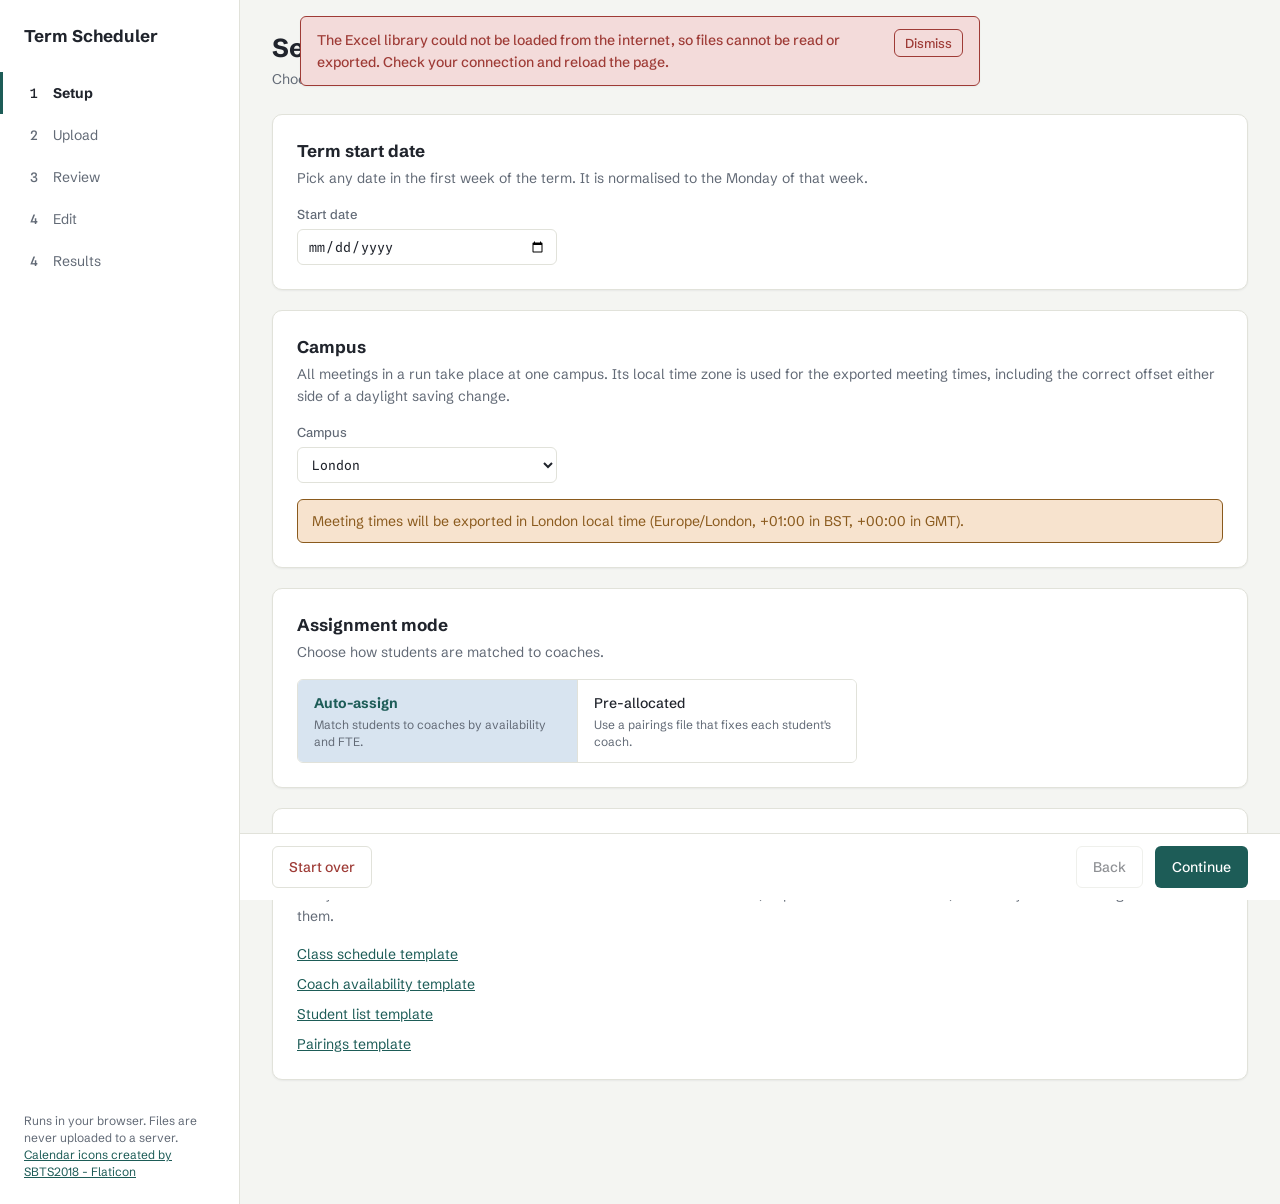
==== commit c9c7a1a9: "Add the Edit step and a per-coach coach-calendar card (SPEC v1.9) A new Edit step between Review and" ====
--- a/index.html
+++ b/index.html
@@ -43,8 +43,14 @@
           </button>
         </li>
         <li>
+          <button type="button" class="stepper-item" data-step="edit" hidden>
+            <span class="stepper-index">4</span>
+            <span class="stepper-label">Edit</span>
+          </button>
+        </li>
+        <li>
           <button type="button" class="stepper-item" data-step="results">
-            <span class="stepper-index">4</span>
+            <span class="stepper-index" id="results-step-index">4</span>
             <span class="stepper-label">Results</span>
           </button>
         </li>
@@ -203,7 +209,23 @@
         <div id="review-content"></div>
       </section>
 
-      <!-- Step 4: Results -->
+      <!-- Step 4: Edit (SPEC.md §17) -->
+      <section class="step-panel" data-step="edit" hidden>
+        <h1 class="page-title">Edit the schedule</h1>
+        <p class="page-sub" id="edit-sub">Move, place or swap a student's whole placement. No edit is required.</p>
+
+        <div class="ribbon-mount" data-ribbon="edit"></div>
+
+        <!-- Announces the result of every placement, including a refusal and
+             its reason (SPEC.md §17.9). -->
+        <p id="edit-live" class="visually-hidden" role="status" aria-live="polite"></p>
+
+        <div id="edit-content"></div>
+
+        <div id="edit-bookings-mount"></div>
+      </section>
+
+      <!-- Step 5: Results -->
       <section class="step-panel" data-step="results" hidden>
         <h1 class="page-title">Results</h1>
         <p class="page-sub" id="results-sub">The schedule, exceptions, and export appear here.</p>
@@ -293,6 +315,19 @@
     <button type="button" id="next-btn" class="btn btn-primary">Continue</button>
   </footer>
 
+  <!-- SPEC.md §17.5a: anything that recomputes the schedule clears the manual
+       edits, and only after this dialogue says how many will be lost. -->
+  <dialog id="edits-discard-dialog" class="dialog" aria-labelledby="edits-discard-title">
+    <form method="dialog" id="edits-discard-form">
+      <h2 id="edits-discard-title">Discard your manual edits?</h2>
+      <p class="help-text" id="edits-discard-body"></p>
+      <div class="dialog-actions">
+        <button type="submit" value="cancel" class="btn btn-secondary" id="edits-discard-cancel">Keep the edits</button>
+        <button type="submit" value="confirm" class="btn btn-destructive" id="edits-discard-confirm">Discard and rebuild</button>
+      </div>
+    </form>
+  </dialog>
+
   <dialog id="start-over-dialog" class="dialog" aria-labelledby="start-over-title">
     <form method="dialog" id="start-over-form">
       <h2 id="start-over-title">Start over?</h2>
@@ -300,6 +335,9 @@
         This clears the files you have uploaded and the schedule built from them. The files on your computer are not
         touched.
       </p>
+      <!-- SPEC.md §17.5a: starting over also throws away the manual edits, so
+           this dialogue has to say how many. -->
+      <p class="banner banner-inline" id="start-over-edits-note" hidden></p>
       <label class="checkbox-field">
         <input type="checkbox" id="start-over-clear-settings" />
         <span>
--- a/styles.css
+++ b/styles.css
@@ -659,6 +659,13 @@
   color: var(--err);
 }
 
+/* Confirmed, not warned: the §3.5 success pair. */
+.banner-ok {
+  border-color: var(--action);
+  background: var(--ok-tint);
+  color: var(--action);
+}
+
 /* Validation output: a bordered list inside the file's card. */
 .issue-group {
   border: 1px solid var(--err);
@@ -1113,6 +1120,242 @@
   font: 400 13px/18px var(--mono);
 }
 
+/* ---------- The Edit step (SPEC.md §17) ---------- */
+
+/* Grid and tray sit side by side as two peer cards — DESIGN.md §3.2 allows no
+   card nesting, so the tray is its own card rather than a panel inside the
+   grid's. Below 1180px they stack. */
+.edit-layout {
+  display: flex;
+  align-items: flex-start;
+  gap: 20px;
+}
+
+.edit-grid-card {
+  flex: 1 1 640px;
+  min-width: 0;
+}
+
+.edit-tray-card {
+  flex: 0 0 300px;
+}
+
+.edit-grid-card .field {
+  margin-bottom: 16px;
+}
+
+/* The grid is a table (§3.3): weekday columns, start-time row headers. */
+.edit-grid {
+  min-width: 720px;
+  table-layout: fixed;
+}
+
+/* table-layout: fixed reads its widths from the header row, so the time
+   column is sized there and the weekdays share what is left. */
+.edit-grid thead th:first-child {
+  width: 72px;
+}
+
+.edit-grid th[scope="row"] {
+  text-transform: none;
+  letter-spacing: 0;
+  color: var(--ink);
+  vertical-align: top;
+  padding-top: 12px;
+  white-space: nowrap;
+}
+
+.edit-grid td {
+  vertical-align: top;
+  padding: 8px;
+  height: auto;
+}
+
+.edit-cell-tags {
+  margin-bottom: 6px;
+}
+
+/* Outside the coach's availability: the --dead fill and hatch the term ribbon
+   uses for weeks 4/8/12 (§3.1), so "nothing can happen here" reads the same
+   way everywhere in the app. */
+.edit-cell-off {
+  background: var(--dead);
+  background-image: repeating-linear-gradient(
+    45deg,
+    rgb(225 226 218 / 20%) 0 6px,
+    transparent 6px 12px
+  );
+}
+
+.edit-cell-note {
+  font: 400 13px/18px var(--ui);
+  color: var(--ink-3);
+}
+
+.edit-positions {
+  list-style: none;
+  padding: 0;
+  margin: 0;
+  display: flex;
+  flex-direction: column;
+  gap: 4px;
+}
+
+.edit-position {
+  display: block;
+  width: 100%;
+  text-align: left;
+  border: 1px solid var(--line);
+  border-radius: var(--radius-control);
+  padding: 6px 8px;
+  background: var(--surface);
+  color: var(--ink);
+  font: 400 13px/18px var(--ui);
+}
+
+.edit-position-free {
+  border-style: dashed;
+  color: var(--ink-2);
+  background: var(--paper);
+}
+
+button.edit-position-taken {
+  cursor: pointer;
+}
+
+button.edit-position-taken:hover {
+  border-color: var(--action);
+}
+
+/* The picked-up student: --ok-tint fill with --action text, the same
+   "confirmed / selected" pair as the chips (§1, §3.5). The aria-pressed state
+   carries the same information, so this is never colour alone. */
+.edit-position-taken.is-selected,
+.edit-tray-item.is-selected {
+  background: var(--ok-tint);
+  border-color: var(--action);
+  color: var(--action);
+}
+
+.edit-position-name {
+  display: block;
+  font: 500 13px/18px var(--ui);
+}
+
+.edit-position-meta {
+  display: block;
+  color: var(--ink-2);
+}
+
+.edit-position-taken.is-selected .edit-position-meta {
+  color: var(--action);
+}
+
+.edit-target {
+  margin-top: 6px;
+  width: 100%;
+}
+
+.edit-tray-list {
+  list-style: none;
+  padding: 0;
+  margin: 0;
+  display: flex;
+  flex-direction: column;
+  gap: 8px;
+  max-height: 480px;
+  overflow: auto;
+}
+
+.edit-tray-item {
+  display: block;
+  width: 100%;
+  text-align: left;
+  border: 1px solid var(--line);
+  border-radius: var(--radius-control);
+  padding: 8px 10px;
+  background: var(--surface);
+  color: var(--ink);
+  cursor: pointer;
+  font: 400 13px/18px var(--ui);
+}
+
+/* Listed, with the reason, but not a control: a student with no class block
+   cannot be placed (SPEC.md §17.4). */
+.edit-tray-item-off {
+  background: var(--paper);
+  color: var(--ink-2);
+  cursor: default;
+}
+
+.edit-tray-item:hover {
+  border-color: var(--action);
+}
+
+.edit-tray-item .chip {
+  margin-top: 4px;
+}
+
+.edit-list {
+  list-style: none;
+  padding: 0;
+  margin: 0;
+  display: flex;
+  flex-direction: column;
+}
+
+.edit-list li {
+  border-bottom: 1px solid var(--line-50);
+}
+
+.edit-list li:last-child {
+  border-bottom: 0;
+}
+
+.edit-entry {
+  display: flex;
+  align-items: flex-start;
+  gap: 12px;
+  padding: 11px 0;
+}
+
+.edit-entry-index {
+  color: var(--ink-2);
+  min-width: 24px;
+}
+
+.edit-entry-body {
+  flex: 1;
+}
+
+.edit-entry-warnings {
+  margin-top: 4px;
+  display: flex;
+  flex-wrap: wrap;
+  gap: 4px;
+}
+
+/* The per-coach note under a disabled calendar row (SPEC.md §7.4). */
+.calendar-note {
+  display: block;
+  margin: 2px 0 0;
+  max-width: 60ch;
+}
+
+.calendar-action {
+  text-align: right;
+}
+
+@media (max-width: 1180px) {
+  .edit-layout {
+    display: block;
+  }
+
+  .edit-tray-card {
+    margin-top: 20px;
+  }
+}
+
 /* ---------- §5 Quality floor ---------- */
 
 :focus-visible {
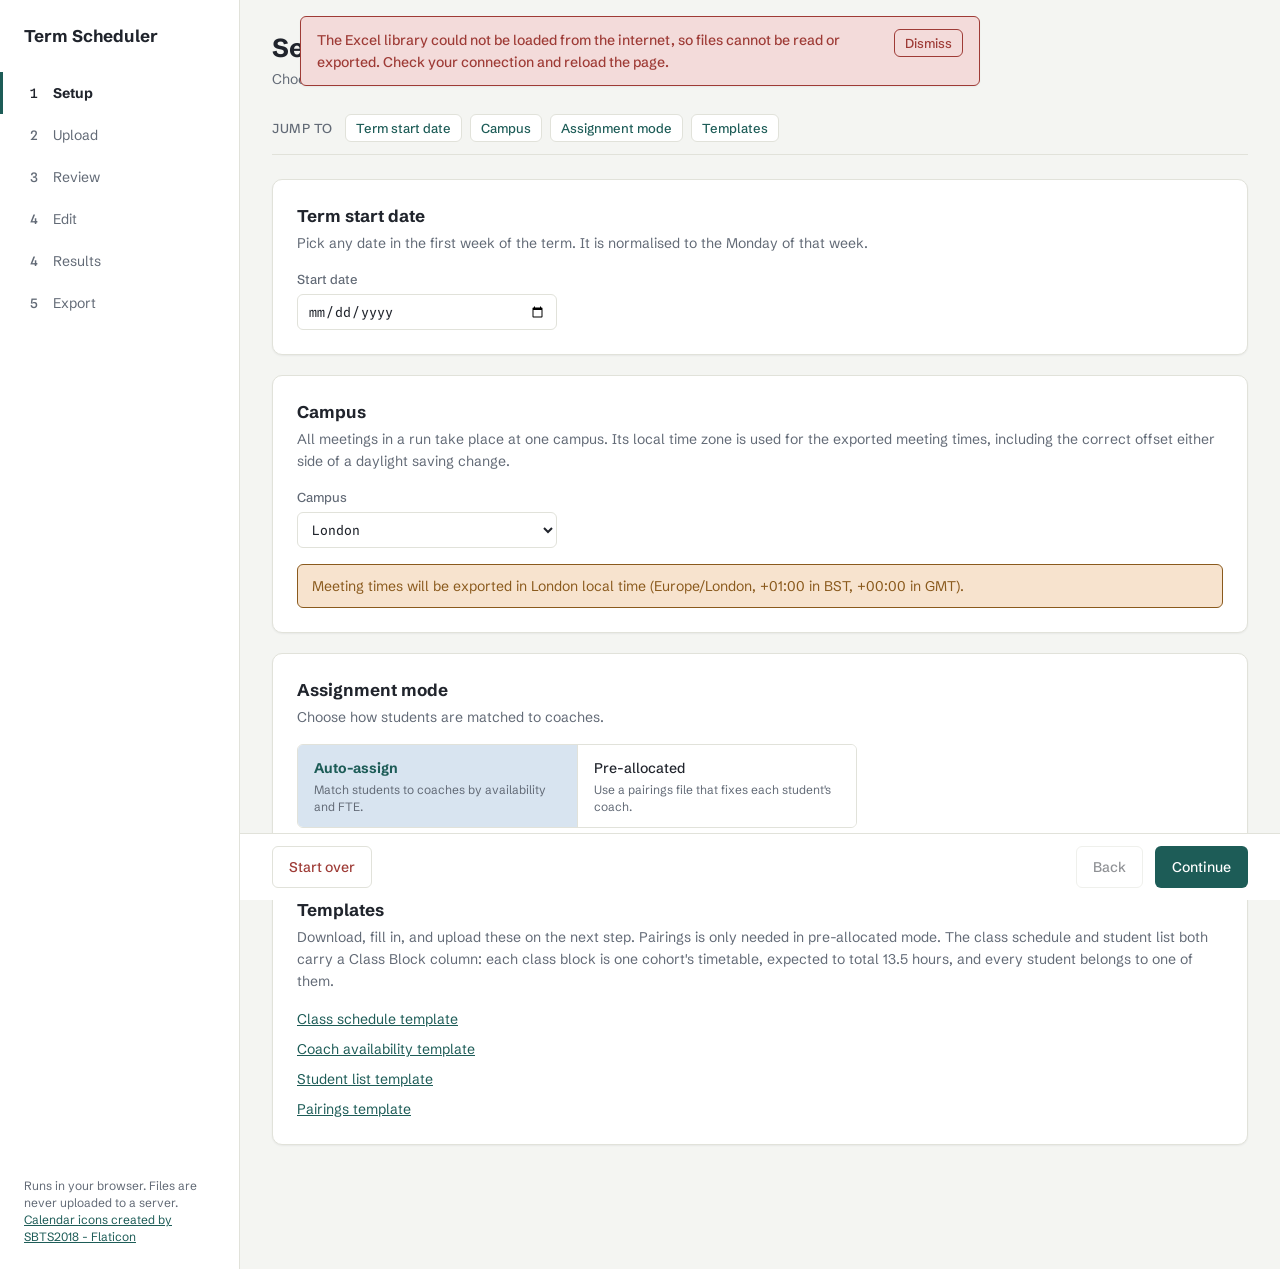
==== commit 6db55ffa: "Restructure Edit, Results and Export, and add a jump-to bar Five changes to how the run's pages are " ====
--- a/index.html
+++ b/index.html
@@ -54,6 +54,12 @@
             <span class="stepper-label">Results</span>
           </button>
         </li>
+        <li>
+          <button type="button" class="stepper-item" data-step="export">
+            <span class="stepper-index">5</span>
+            <span class="stepper-label">Export</span>
+          </button>
+        </li>
       </ol>
       <p class="rail-note">Runs in your browser. Files are never uploaded to a server. <a href="https://www.flaticon.com/free-icons/calendar" title="calendar icons">Calendar icons created by SBTS2018 - Flaticon</a></p>
     </nav>
@@ -64,6 +70,8 @@
       <section class="step-panel" data-step="setup">
         <h1 class="page-title">Set up the term</h1>
         <p class="page-sub">Choose the term start date and how students are matched to coaches.</p>
+
+        <nav class="jump-bar" data-jump="setup" aria-label="Jump to a section on this page" hidden></nav>
 
         <div class="card">
           <h2>Term start date</h2>
@@ -131,6 +139,8 @@
         <h1 class="page-title">Upload files</h1>
         <p class="page-sub">Drag and drop each file, or click to choose one. Each file is checked as soon as it is read.</p>
 
+        <nav class="jump-bar" data-jump="upload" aria-label="Jump to a section on this page" hidden></nav>
+
         <div class="upload-toolbar">
           <button type="button" id="clear-uploads-btn" class="btn btn-destructive">Clear all uploads</button>
         </div>
@@ -197,6 +207,8 @@
         <h1 class="page-title">Review capacity</h1>
         <p class="page-sub" id="review-sub">Coach capacity and FTE for the 15 term weeks.</p>
 
+        <nav class="jump-bar" data-jump="review" aria-label="Jump to a section on this page" hidden></nav>
+
         <div class="ribbon-mount" data-ribbon="review"></div>
 
         <div class="review-toolbar">
@@ -214,6 +226,8 @@
         <h1 class="page-title">Edit the schedule</h1>
         <p class="page-sub" id="edit-sub">Move, place or swap a student's whole placement. No edit is required.</p>
 
+        <nav class="jump-bar" data-jump="edit" aria-label="Jump to a section on this page" hidden></nav>
+
         <div class="ribbon-mount" data-ribbon="edit"></div>
 
         <!-- Announces the result of every placement, including a refusal and
@@ -221,18 +235,34 @@
         <p id="edit-live" class="visually-hidden" role="status" aria-live="polite"></p>
 
         <div id="edit-content"></div>
-
-        <div id="edit-bookings-mount"></div>
       </section>
 
       <!-- Step 5: Results -->
       <section class="step-panel" data-step="results" hidden>
         <h1 class="page-title">Results</h1>
-        <p class="page-sub" id="results-sub">The schedule, exceptions, and export appear here.</p>
+        <p class="page-sub" id="results-sub">The schedule, exceptions, and bookings appear here.</p>
+
+        <nav class="jump-bar" data-jump="results" aria-label="Jump to a section on this page" hidden></nav>
 
         <div class="ribbon-mount" data-ribbon="results"></div>
 
         <div id="results-content"></div>
+
+        <!-- SPEC.md §14: the Bookings card. It sat on Results in v1.5, moved to
+             Edit in v1.9, and comes back to Results here so Edit holds only the
+             tools that change a placement. -->
+        <div id="results-bookings-mount"></div>
+      </section>
+
+      <!-- Step 6: Export (SPEC.md §7) — every file the run produces, and the
+           settings that shape them, on one page. -->
+      <section class="step-panel" data-step="export" hidden>
+        <h1 class="page-title">Export</h1>
+        <p class="page-sub" id="export-sub">The files this run produces, and the column layout they use.</p>
+
+        <nav class="jump-bar" data-jump="export" aria-label="Jump to a section on this page" hidden></nav>
+
+        <div id="export-content"></div>
 
         <div class="card" id="export-settings-card">
           <h2>
--- a/styles.css
+++ b/styles.css
@@ -209,6 +209,59 @@
   margin: 4px 0 24px;
 }
 
+/* ---------- "Jump to" bar ----------
+   One horizontal row of in-page links, one per card on the page. It is
+   navigation, not a card, so it takes the paper background with a single rule
+   under it and stays out of the 10px-radius card language (DESIGN.md §3.2).
+   Links are --action, the one interactive colour (§1). */
+
+.jump-bar {
+  display: flex;
+  align-items: baseline;
+  flex-wrap: wrap;
+  gap: 8px 12px;
+  margin: 0 0 24px;
+  padding: 0 0 12px;
+  border-bottom: 1px solid var(--line);
+}
+
+.jump-bar-label {
+  font: 500 13px/18px var(--ui);
+  color: var(--ink-2);
+  text-transform: uppercase;
+  letter-spacing: 0.04em;
+}
+
+.jump-bar-list {
+  display: flex;
+  flex-wrap: wrap;
+  gap: 4px 8px;
+  margin: 0;
+  padding: 0;
+  list-style: none;
+}
+
+.jump-bar-link {
+  display: inline-block;
+  padding: 4px 10px;
+  border: 1px solid var(--line);
+  border-radius: var(--radius-control);
+  background: var(--surface);
+  color: var(--action);
+  font: 500 13px/18px var(--ui);
+  text-decoration: none;
+}
+
+.jump-bar-link:hover {
+  border-color: var(--action);
+}
+
+/* The heading a jump link lands on should not sit flush against the top of
+   the viewport. */
+.card[id] {
+  scroll-margin-top: 24px;
+}
+
 /* ---------- §3.1 Term ribbon ---------- */
 
 .ribbon {
@@ -1122,22 +1175,17 @@
 
 /* ---------- The Edit step (SPEC.md §17) ---------- */
 
-/* Grid and tray sit side by side as two peer cards — DESIGN.md §3.2 allows no
-   card nesting, so the tray is its own card rather than a panel inside the
-   grid's. Below 1180px they stack. */
+/* Tray above grid, as two stacked peer cards — DESIGN.md §3.2 allows no card
+   nesting, so the tray is its own card rather than a panel inside the grid's.
+   Stacking puts them in the order they are used (pick a student up, put them
+   down) and gives the grid the full column width for its weekday columns. */
 .edit-layout {
-  display: flex;
-  align-items: flex-start;
-  gap: 20px;
-}
-
-.edit-grid-card {
-  flex: 1 1 640px;
+  display: block;
+}
+
+.edit-grid-card,
+.edit-tray-card {
   min-width: 0;
-}
-
-.edit-tray-card {
-  flex: 0 0 300px;
 }
 
 .edit-grid-card .field {
@@ -1256,20 +1304,23 @@
   width: 100%;
 }
 
+/* The tray is a full-width row above the grid, so its students lay out as a
+   wrapping grid of cards rather than one tall column. */
 .edit-tray-list {
   list-style: none;
   padding: 0;
   margin: 0;
-  display: flex;
-  flex-direction: column;
+  display: grid;
+  grid-template-columns: repeat(auto-fill, minmax(240px, 1fr));
   gap: 8px;
-  max-height: 480px;
+  max-height: 320px;
   overflow: auto;
 }
 
 .edit-tray-item {
   display: block;
   width: 100%;
+  height: 100%;
   text-align: left;
   border: 1px solid var(--line);
   border-radius: var(--radius-control);
@@ -1346,15 +1397,6 @@
   text-align: right;
 }
 
-@media (max-width: 1180px) {
-  .edit-layout {
-    display: block;
-  }
-
-  .edit-tray-card {
-    margin-top: 20px;
-  }
-}
 
 /* ---------- §5 Quality floor ---------- */
 
@@ -1368,6 +1410,7 @@
   .wk,
   .dropzone,
   .toggle-option,
+  .jump-bar-link,
   input,
   select,
   .stepper-item {
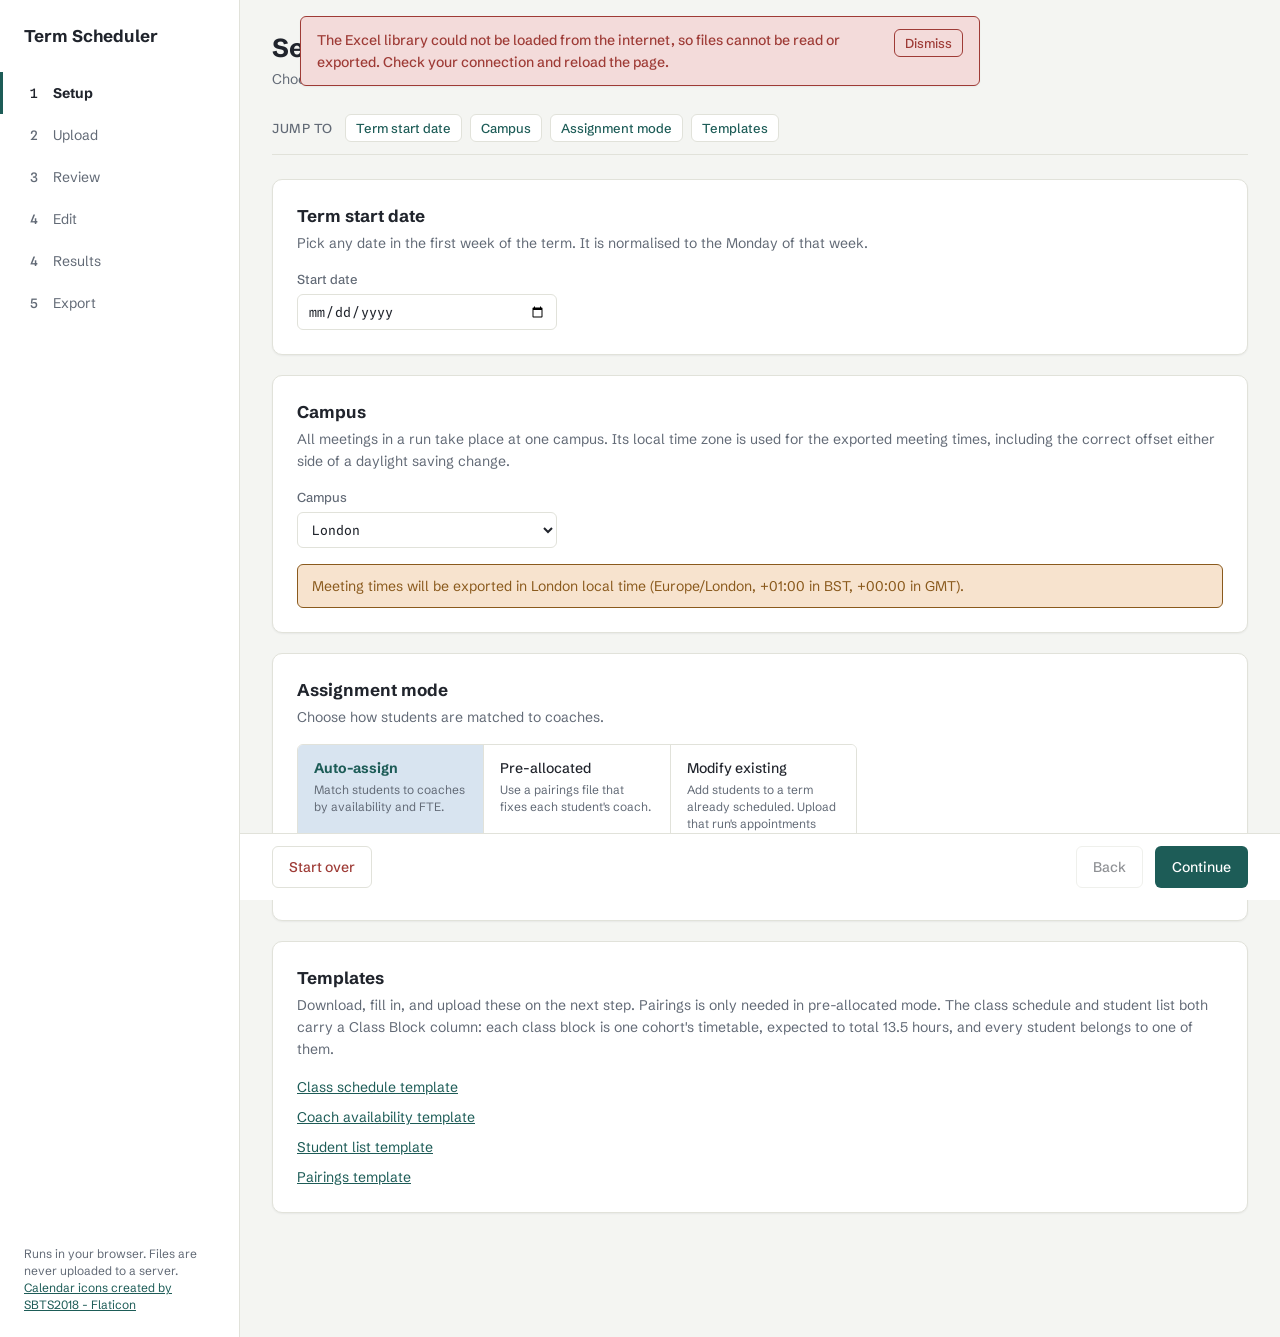
==== commit f71ee862: "Add modify-existing mode: schedule new students around an existing run A third assignment mode along" ====
--- a/index.html
+++ b/index.html
@@ -111,6 +111,13 @@
                 <small>Use a pairings file that fixes each student's coach.</small>
               </span>
             </label>
+            <label class="toggle-option">
+              <input type="radio" name="mode" id="mode-modify-existing" value="modify-existing" />
+              <span>
+                <strong>Modify existing</strong>
+                <small>Add students to a term already scheduled. Upload that run's appointments export; only the new students are scheduled and exported.</small>
+              </span>
+            </label>
           </div>
         </div>
 
@@ -143,6 +150,23 @@
 
         <div class="upload-toolbar">
           <button type="button" id="clear-uploads-btn" class="btn btn-destructive">Clear all uploads</button>
+        </div>
+
+        <!-- SPEC.md §19.1 — modify-existing mode only: the appointments export
+             the previous run produced, read back as the bookings that already
+             exist. -->
+        <div class="card upload-card" id="existing-appointments-upload-card" hidden>
+          <h2>Previous appointments export</h2>
+          <p class="help-text">The appointments file the earlier run exported. Its meetings are treated as booked: they hold their coaches' slots, they count towards each coach's load, and the students in it are not scheduled again.</p>
+          <label class="dropzone" data-upload="existingAppointments">
+            <input type="file" accept=".xlsx" class="file-input" hidden />
+            <span class="dropzone-text">Drag and drop the file here, or click to choose</span>
+            <span class="dropzone-check" hidden>&#10003;</span>
+            <span class="dropzone-filename" hidden></span>
+            <span class="dropzone-meta" hidden></span>
+            <span class="dropzone-replace" hidden>Replace</span>
+          </label>
+          <div class="upload-result" hidden></div>
         </div>
 
         <div class="card upload-card">
@@ -299,8 +323,8 @@
         <button type="button" class="icon-btn" id="blocking-close" aria-label="Close blocked weeks and dates">&#10005;</button>
       </div>
       <p class="help-text">
-        Mark the weeks or dates a coach is away. Their meetings move to another week in the same block, keeping the same
-        coach.
+        Mark the weeks or dates a coach is away, or choose "All coaches" to close a week or date for everyone — a term
+        holiday, say. Meetings move to another week in the same block, keeping the same coach.
       </p>
 
       <label class="field">
@@ -309,7 +333,7 @@
       </label>
 
       <div class="ribbon-mount" id="blocking-ribbon"></div>
-      <p class="help-text">Click a week to block or unblock it for this coach.</p>
+      <p class="help-text">Click a week to block or unblock it for the coach selected above.</p>
 
       <div class="sheet-row">
         <label class="field">
--- a/styles.css
+++ b/styles.css
@@ -324,6 +324,13 @@
   text-decoration: line-through;
 }
 
+/* A week a coach inherits from an "all coaches" block: blocked, but not
+   theirs to toggle (SPEC.md §11.2). */
+.wk-blocked-all {
+  border-style: dashed;
+  background: var(--surface);
+}
+
 .wk-exceptions {
   position: relative;
 }
@@ -1285,6 +1292,21 @@
   color: var(--action);
 }
 
+/* An existing booking from an uploaded schedule (SPEC.md §19.5). It is not a
+   control, so it takes the paper fill and the "dead" hatch the ribbon gives an
+   excluded week: occupied, and not yours to move. The word "existing" in the
+   meta line says the same thing without relying on the fill. */
+.edit-position-locked {
+  background: var(--dead);
+  border-style: dashed;
+  color: var(--ink-2);
+  cursor: not-allowed;
+}
+
+.edit-position-locked .edit-position-name {
+  color: var(--ink-2);
+}
+
 .edit-position-name {
   display: block;
   font: 500 13px/18px var(--ui);
